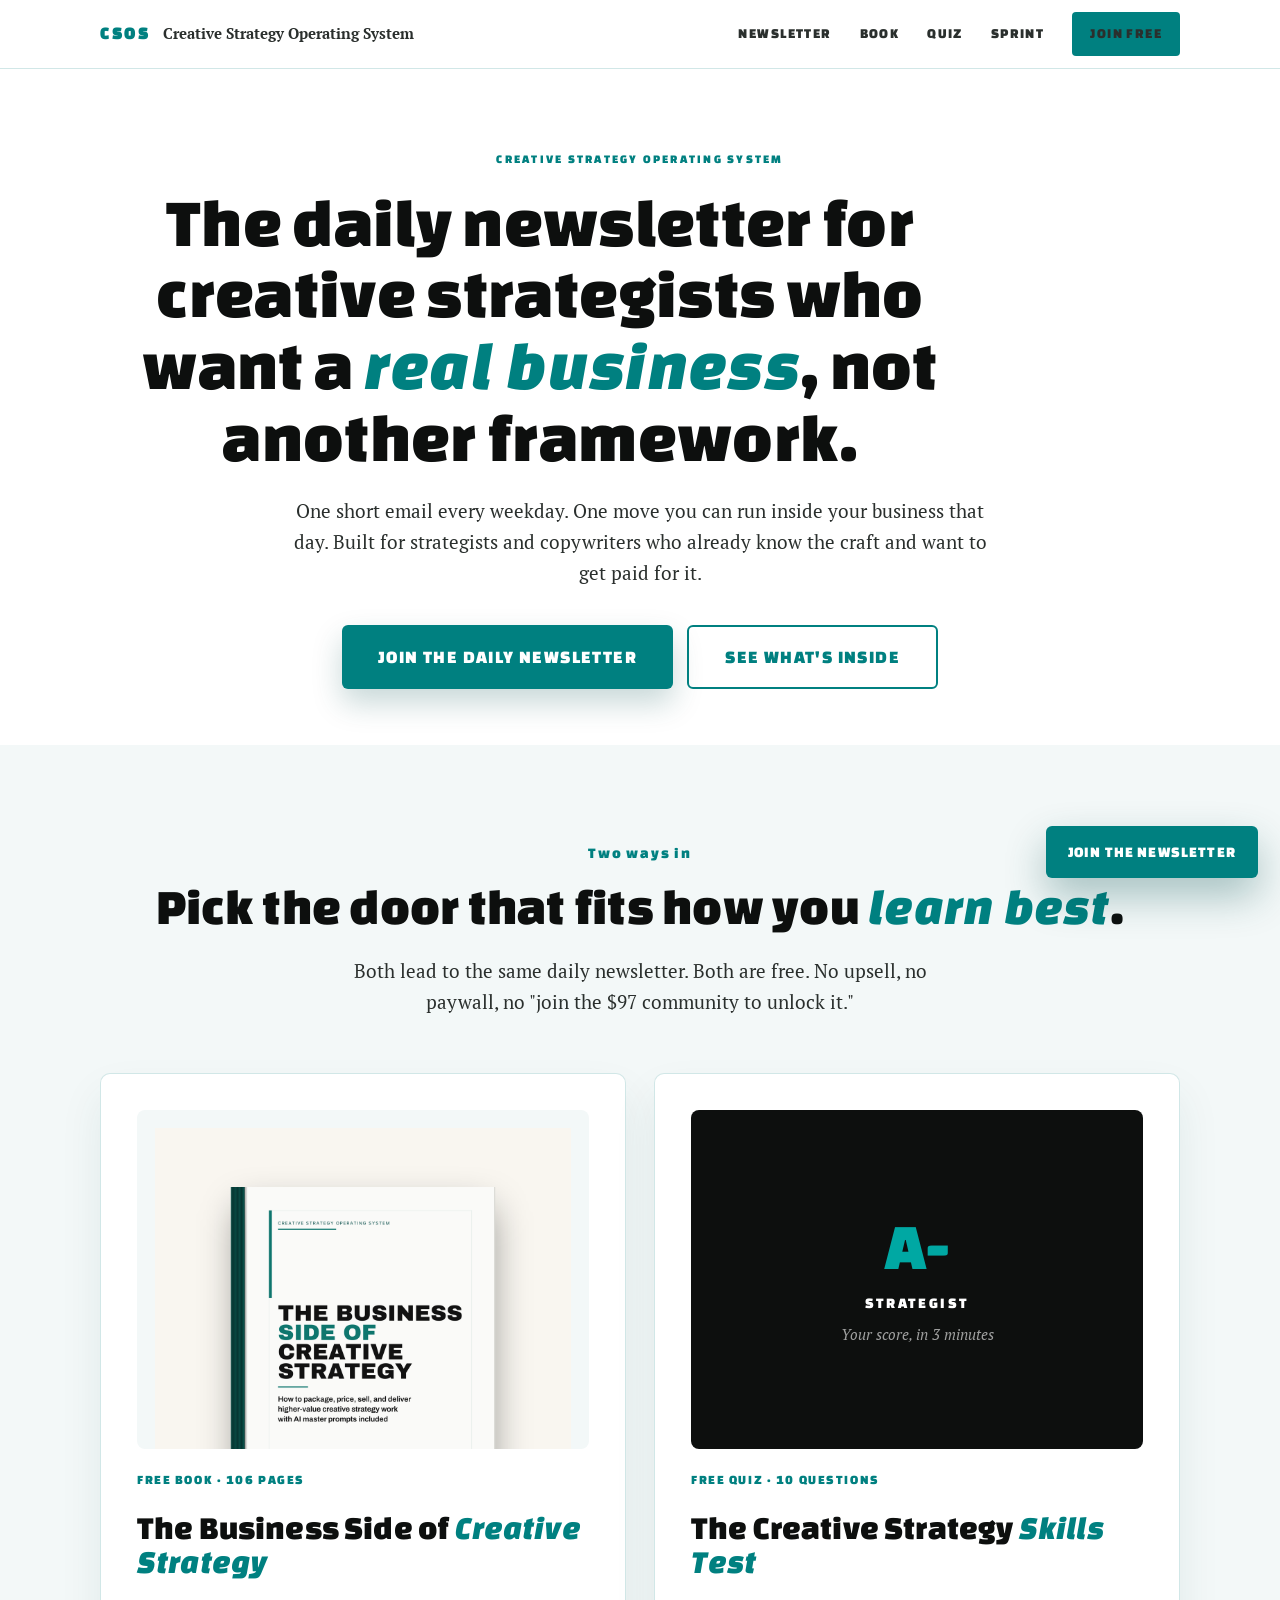
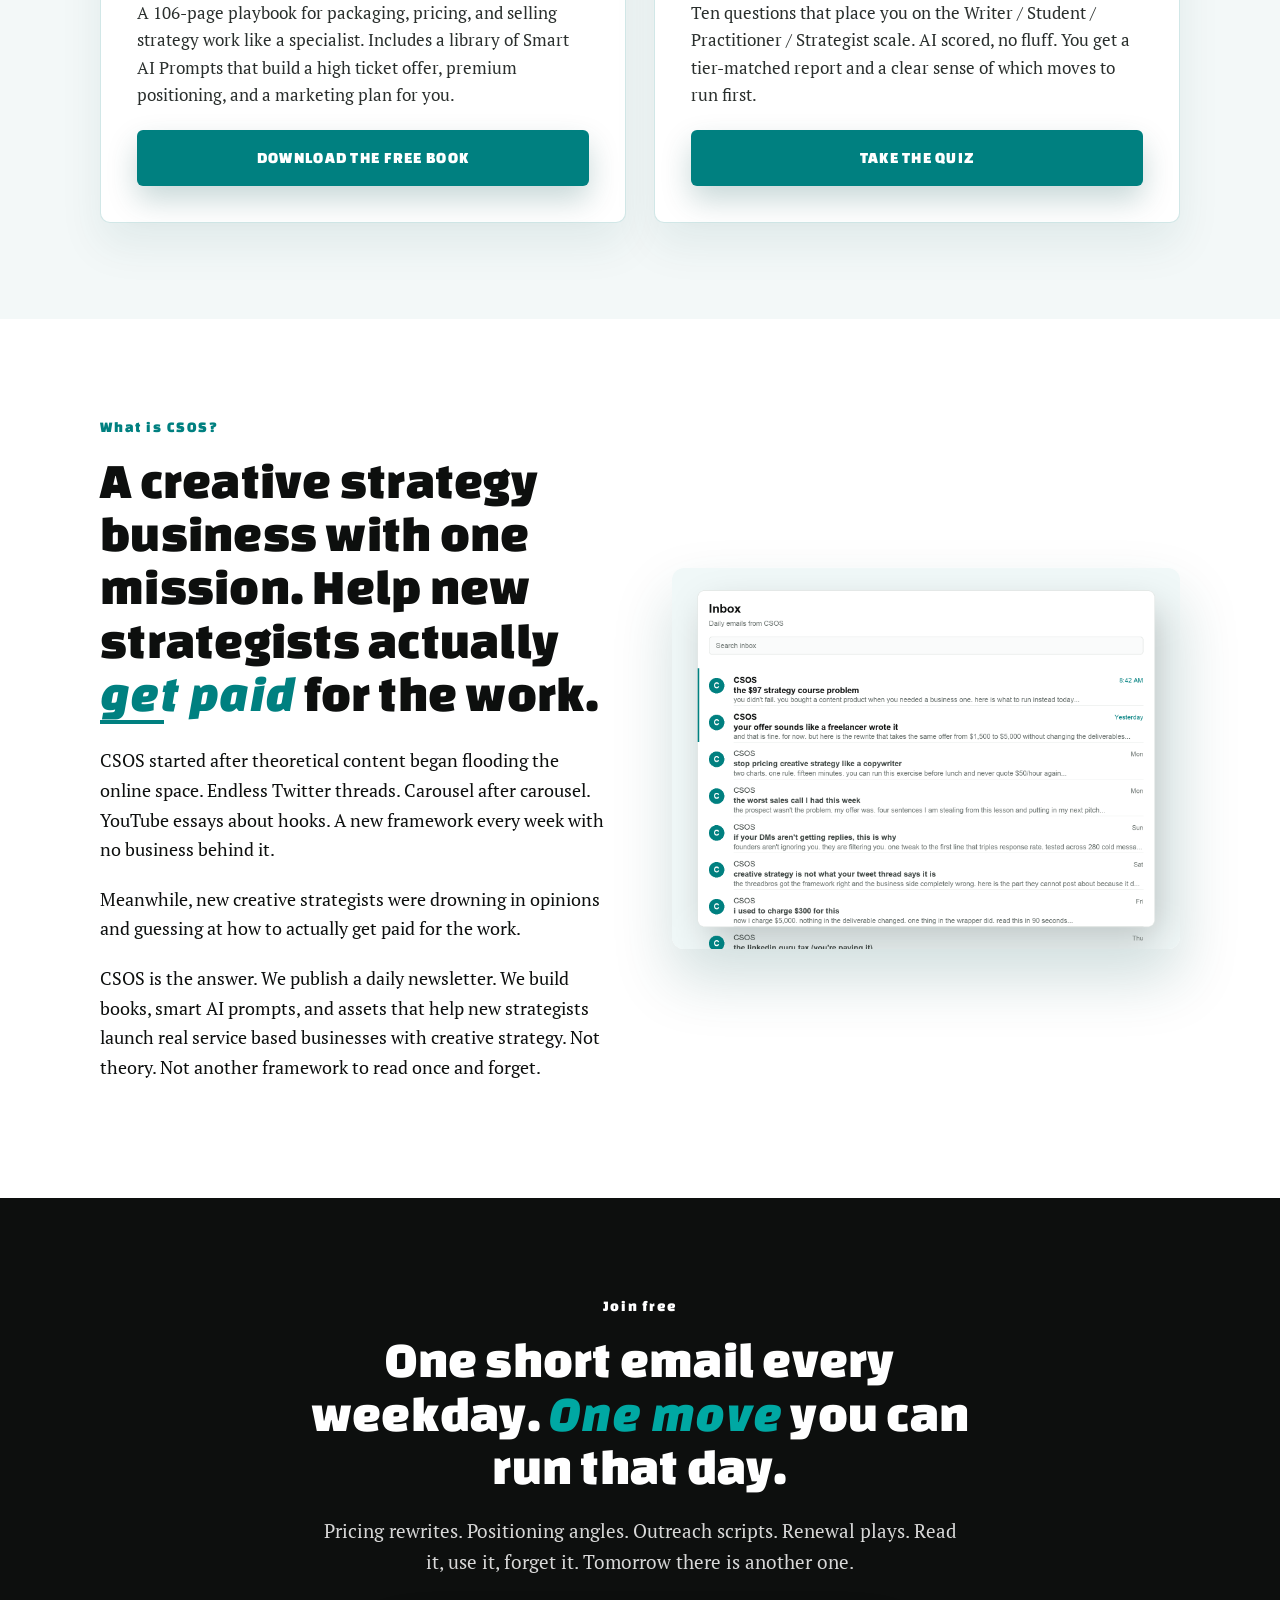
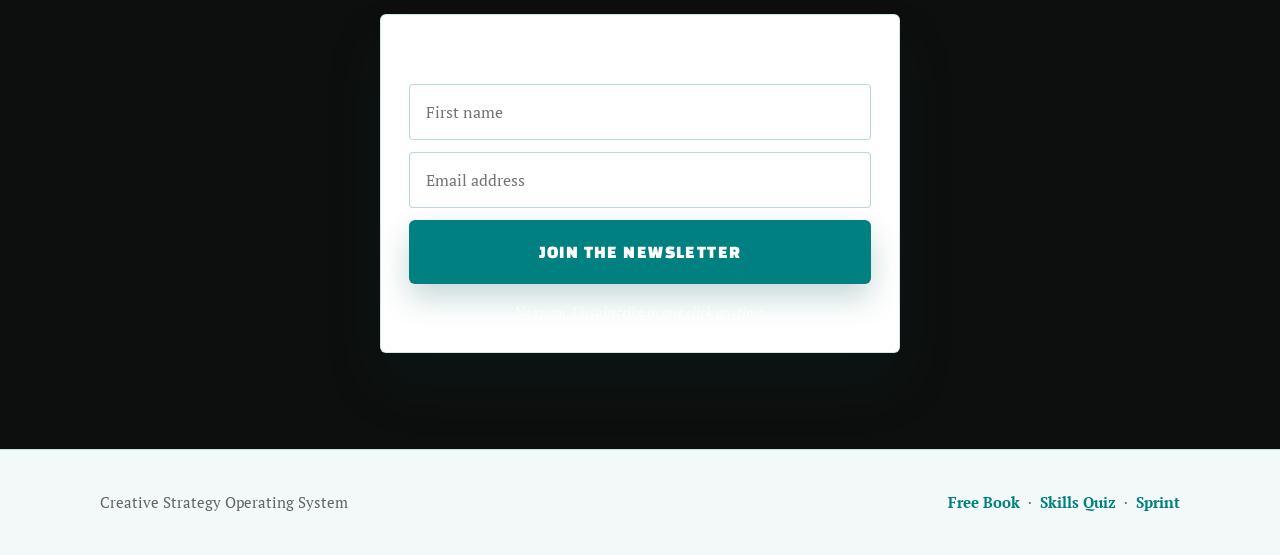
==== index.html @ 74bd13f1 "Phase 0 and 1: shared design system + CSOS main landing page Add /css/system.css as the single sourc" ====
<!DOCTYPE html>
<html lang="en">
<head>
  <meta charset="UTF-8">
  <meta name="viewport" content="width=device-width, initial-scale=1.0">
  <title>CSOS — The Daily Creative Strategy Newsletter</title>
  <meta name="description" content="A daily newsletter, a free book, and a skills quiz for creative strategists and copywriters who want to build a real service-based business, not collect more frameworks.">
  <meta property="og:title" content="CSOS — Creative Strategy Operating System">
  <meta property="og:description" content="A daily newsletter for creative strategists who want a real business, not another framework to read once and forget.">
  <meta property="og:image" content="https://adscreativestrategy.com/assets/businessbook/mockup-hero.png">
  <meta property="og:url" content="https://adscreativestrategy.com/">
  <meta name="twitter:card" content="summary_large_image">
  <link rel="preconnect" href="https://fonts.googleapis.com">
  <link rel="preconnect" href="https://fonts.gstatic.com" crossorigin>
  <link href="https://fonts.googleapis.com/css2?family=Changa+One:ital@0;1&family=PT+Serif:ital,wght@0,400;0,700;1,400;1,700&display=swap" rel="stylesheet">
  <link rel="stylesheet" href="/css/system.css">
  <style>
    /* Page-specific overrides only. Core system loads from /css/system.css */
    .hero-csos {
      padding: 80px 0 56px;
      background: var(--paper);
    }
    .hero-csos .display {
      font-size: clamp(2.4rem, 5.4vw, 4.4rem);
      max-width: 880px;
    }
    .hero-csos .lede { max-width: 720px; }
    .hero-cta-row {
      display: flex;
      gap: 14px;
      flex-wrap: wrap;
      margin-top: 36px;
    }
    .product-cards {
      display: grid;
      grid-template-columns: repeat(2, minmax(0, 1fr));
      gap: 28px;
      margin-top: 24px;
    }
    .product-card {
      background: var(--white);
      border: 1px solid var(--rule);
      border-radius: 10px;
      padding: 36px;
      display: grid;
      gap: 20px;
      box-shadow: 0 22px 44px rgba(0, 77, 77, 0.08);
      transition: transform 0.18s ease, box-shadow 0.18s ease;
    }
    .product-card:hover {
      transform: translateY(-4px);
      box-shadow: 0 30px 60px rgba(0, 77, 77, 0.14);
    }
    .product-card .product-art {
      aspect-ratio: 4 / 3;
      background: var(--paper-2);
      border-radius: 8px;
      display: grid;
      place-items: center;
      overflow: hidden;
    }
    .product-card .product-art img {
      width: 100%;
      height: 100%;
      object-fit: contain;
      padding: 18px;
    }
    .product-tag {
      font-family: "Changa One", "Impact", sans-serif;
      letter-spacing: 0.12em;
      color: var(--teal);
      font-size: 0.82rem;
      text-transform: uppercase;
    }
    .product-card h3.display { font-size: clamp(1.6rem, 2.6vw, 2.1rem); }
    .product-card p {
      color: var(--ink-soft);
      font-size: 1.04rem;
      margin: 0;
    }
    .product-card .btn { min-height: 56px; font-size: 1rem; }
    .mission-grid {
      display: grid;
      grid-template-columns: minmax(0, 1fr) minmax(0, 1fr);
      gap: 64px;
      align-items: center;
    }
    .inbox-shot {
      border-radius: 12px;
      overflow: hidden;
      box-shadow: 0 30px 60px rgba(0, 77, 77, 0.18);
    }
    @media (max-width: 920px) {
      .hero-csos { padding: 56px 0 40px; }
      .product-cards { grid-template-columns: 1fr; }
      .mission-grid { grid-template-columns: 1fr; gap: 36px; }
    }
  </style>
</head>
<body>
  <nav class="nav" aria-label="Main navigation">
    <div class="wrap nav-inner">
      <a class="brand" href="/">
        <strong>CSOS</strong>
        <span>Creative Strategy Operating System</span>
      </a>
      <div class="nav-links">
        <a href="#newsletter">Newsletter</a>
        <a href="/businessbook/">Book</a>
        <a href="/quiz/">Quiz</a>
        <a href="/sprint/">Sprint</a>
        <a class="nav-cta" href="#newsletter">Join Free</a>
      </div>
    </div>
  </nav>

  <main>
    <section class="hero-csos">
      <div class="wrap center">
        <span class="eyebrow">Creative Strategy Operating System</span>
        <h1 class="display">The daily newsletter for creative strategists who want a <em>real business</em>, not another framework.</h1>
        <p class="lede">One short email every weekday. One move you can run inside your business that day. Built for strategists and copywriters who already know the craft and want to get paid for it.</p>
        <div class="hero-cta-row" style="justify-content: center;">
          <a class="btn" href="#newsletter">Join the daily newsletter</a>
          <a class="btn btn--ghost" href="#products">See what's inside</a>
        </div>
      </div>
    </section>

    <section class="alt" id="products">
      <div class="wrap">
        <div class="center" style="margin-bottom: 56px;">
          <span class="kicker">Two ways in</span>
          <h2 class="display">Pick the door that fits how you <em>learn best</em>.</h2>
          <p class="lede">Both lead to the same daily newsletter. Both are free. No upsell, no paywall, no "join the $97 community to unlock it."</p>
        </div>
        <div class="product-cards">

          <article class="product-card">
            <div class="product-art">
              <img src="/assets/businessbook/mockup-flat.png" alt="The Business Side of Creative Strategy book mockup">
            </div>
            <span class="product-tag">Free book · 106 pages</span>
            <h3 class="display">The Business Side of <em>Creative Strategy</em></h3>
            <p>A 106-page playbook for packaging, pricing, and selling strategy work like a specialist. Includes a library of Smart AI Prompts that build a high ticket offer, premium positioning, and a marketing plan for you.</p>
            <a class="btn" href="/businessbook/">Download the free book</a>
          </article>

          <article class="product-card">
            <div class="product-art" style="background: var(--black);">
              <div style="text-align: center; padding: 32px;">
                <div style="font-family: 'Changa One', sans-serif; font-size: 4.2rem; color: var(--teal-bright); line-height: 1;">A-</div>
                <div style="font-family: 'Changa One', sans-serif; letter-spacing: 0.16em; color: var(--white); font-size: 0.92rem; margin-top: 12px;">STRATEGIST</div>
                <div style="color: rgba(255,255,255,0.6); font-style: italic; font-size: 0.92rem; margin-top: 8px;">Your score, in 3 minutes</div>
              </div>
            </div>
            <span class="product-tag">Free quiz · 10 questions</span>
            <h3 class="display">The Creative Strategy <em>Skills Test</em></h3>
            <p>Ten questions that place you on the Writer / Student / Practitioner / Strategist scale. AI scored, no fluff. You get a tier-matched report and a clear sense of which moves to run first.</p>
            <a class="btn" href="/quiz/">Take the quiz</a>
          </article>

        </div>
      </div>
    </section>

    <section>
      <div class="wrap mission-grid">
        <div>
          <span class="kicker">What is CSOS?</span>
          <h2 class="display">A creative strategy business with one mission. Help new strategists actually <em>get paid</em> for the work.</h2>
          <hr class="rule">
          <p>CSOS started after theoretical content began flooding the online space. Endless Twitter threads. Carousel after carousel. YouTube essays about hooks. A new framework every week with no business behind it.</p>
          <p>Meanwhile, new creative strategists were drowning in opinions and guessing at how to actually get paid for the work.</p>
          <p>CSOS is the answer. We publish a daily newsletter. We build books, smart AI prompts, and assets that help new strategists launch real service based businesses with creative strategy. Not theory. Not another framework to read once and forget.</p>
        </div>
        <div>
          <img class="inbox-shot" src="/assets/businessbook/mockup-inbox.png" alt="Daily CSOS newsletter inbox preview">
        </div>
      </div>
    </section>

    <section class="dark" id="newsletter">
      <div class="narrow center">
        <span class="kicker">Join free</span>
        <h2 class="display">One short email every weekday. <em>One move</em> you can run that day.</h2>
        <p class="lede" style="margin-top: 22px;">Pricing rewrites. Positioning angles. Outreach scripts. Renewal plays. Read it, use it, forget it. Tomorrow there is another one.</p>
        <div class="form-box" id="newsletter-form">
          <p class="form-kicker">Join the daily CSOS newsletter</p>
          <form class="optin-form" id="newsletterForm">
            <label for="name">First name</label>
            <input id="name" name="name" type="text" autocomplete="given-name" placeholder="First name" required>
            <label for="email">Email address</label>
            <input id="email" name="email" type="email" autocomplete="email" placeholder="Email address" required>
            <button class="btn btn--block" id="submitBtn" type="submit">Join the newsletter</button>
          </form>
          <p class="privacy" style="color: rgba(255,255,255,0.7);">No spam. Unsubscribe in one click anytime.</p>
          <p class="form-status" id="formStatus">Done. Check your inbox.</p>
        </div>
      </div>
    </section>
  </main>

  <a class="sticky-cta" href="#newsletter">Join the newsletter</a>

  <footer>
    <div class="wrap">
      <span>Creative Strategy Operating System</span>
      <span>
        <a href="/businessbook/">Free Book</a>
        &nbsp;·&nbsp;
        <a href="/quiz/">Skills Quiz</a>
        &nbsp;·&nbsp;
        <a href="/sprint/">Sprint</a>
      </span>
    </div>
  </footer>

  <script>
    const kitFormUrl = 'https://app.kit.com/forms/9426823/subscriptions';
    const kitTags = [19490154, 18483789];
    const thankYouUrl = '/businessbook/thanks/';

    const form = document.getElementById('newsletterForm');
    const status = document.getElementById('formStatus');
    const btn = document.getElementById('submitBtn');

    form.addEventListener('submit', async function(event) {
      event.preventDefault();
      const data = new FormData(form);
      const name = String(data.get('name') || '').trim();
      const email = String(data.get('email') || '').trim();
      if (!name || !email) return;
      btn.disabled = true;
      btn.textContent = 'Sending...';
      try {
        await fetch(kitFormUrl, {
          method: 'POST',
          headers: { 'Content-Type': 'application/json', 'Accept': 'application/json' },
          body: JSON.stringify({
            email_address: email,
            first_name: name,
            tags: kitTags
          })
        });
      } catch (error) {
        console.error('Opt-in error:', error);
      }
      status.style.display = 'block';
      btn.textContent = 'Joined';
      window.setTimeout(function() {
        window.location.href = thankYouUrl;
      }, 350);
    });
  </script>
</body>
</html>
---- css/system.css ----
/* =================================================================
   CSOS / abdurrub.com — Shared Design System
   Hosted at: https://adscreativestrategy.com/css/system.css
   Used by both adscreativestrategy.com and abdurrub.com.

   Tokens
     Color    : white #ffffff, teal #008080, near-black #0d0f0e
     Display  : Changa One
     Body     : PT Serif
     Spacing  : 18px base, 1.65 line-height
================================================================= */

:root {
  --paper: #ffffff;
  --paper-2: #f3f8f8;
  --ink: #0d0f0e;
  --ink-soft: #2a2f2d;
  --muted: #5d6664;
  --rule: rgba(0, 122, 122, 0.18);
  --teal: #008080;
  --teal-deep: #004d4d;
  --teal-bright: #00a8a3;
  --white: #ffffff;
  --black: #0d0f0e;
}

* { box-sizing: border-box; min-width: 0; }
html { scroll-behavior: smooth; }
body {
  margin: 0;
  font-family: "PT Serif", Georgia, "Times New Roman", serif;
  color: var(--ink);
  background: var(--paper);
  line-height: 1.65;
  font-size: 18px;
  -webkit-font-smoothing: antialiased;
  overflow-x: hidden;
}
img { display: block; max-width: 100%; height: auto; }
a { color: var(--teal); text-decoration: underline; }
p { margin: 0 0 1.1em; }

/* ---------- Containers ---------- */
.wrap {
  width: min(1080px, calc(100vw - 48px));
  margin: 0 auto;
}
.narrow {
  width: min(720px, calc(100vw - 48px));
  margin: 0 auto;
}
.center { text-align: center; }

/* ---------- Nav ---------- */
.nav {
  position: sticky;
  top: 0;
  z-index: 20;
  background: rgba(255, 255, 255, 0.94);
  border-bottom: 1px solid var(--rule);
  backdrop-filter: blur(14px);
}
.nav-inner {
  min-height: 68px;
  display: flex;
  align-items: center;
  justify-content: space-between;
  gap: 24px;
}
.nav-links {
  display: flex;
  align-items: center;
  gap: 28px;
}
.nav-links a {
  text-decoration: none;
  color: var(--ink-soft);
  font-family: "Changa One", "Impact", sans-serif;
  letter-spacing: 0.1em;
  font-size: 0.88rem;
  text-transform: uppercase;
}
.nav-links a:hover { color: var(--teal); }
.nav-links a.active { color: var(--teal); }
.brand {
  text-decoration: none;
  display: inline-flex;
  align-items: baseline;
  gap: 12px;
  color: var(--teal);
}
.brand strong {
  font-family: "Changa One", "Impact", sans-serif;
  letter-spacing: 0.16em;
  font-size: 1.05rem;
}
.brand span {
  color: var(--ink-soft);
  font-size: 0.92rem;
  font-weight: 700;
}
.nav-cta {
  min-height: 44px;
  padding: 0 18px;
  border-radius: 4px;
  display: inline-flex;
  align-items: center;
  justify-content: center;
  background: var(--teal);
  color: var(--paper);
  text-decoration: none;
  font-family: "Changa One", "Impact", sans-serif;
  letter-spacing: 0.08em;
  font-size: 0.92rem;
}
.nav-cta:hover { background: var(--teal-deep); color: var(--paper); }

/* ---------- Buttons ---------- */
.btn {
  display: inline-flex;
  align-items: center;
  justify-content: center;
  min-height: 64px;
  padding: 0 36px;
  border: 0;
  border-radius: 6px;
  background: var(--teal);
  color: var(--white);
  font-family: "Changa One", "Impact", sans-serif;
  letter-spacing: 0.08em;
  font-size: 1.1rem;
  text-transform: uppercase;
  text-decoration: none;
  cursor: pointer;
  box-shadow: 0 14px 30px rgba(0, 77, 77, 0.22);
  transition: transform 0.12s ease, background 0.12s ease;
}
.btn:hover { background: var(--teal-deep); transform: translateY(-1px); }
.btn:disabled { opacity: 0.6; cursor: wait; }
.btn--block { width: 100%; }
.btn--ghost {
  background: transparent;
  color: var(--teal);
  border: 2px solid var(--teal);
  box-shadow: none;
}
.btn--ghost:hover { background: var(--teal); color: var(--white); }

/* ---------- Typography components ---------- */
.display {
  font-family: "Changa One", "Impact", sans-serif;
  font-weight: 400;
  letter-spacing: 0.005em;
  line-height: 1.04;
  margin: 0;
  color: var(--ink);
}
.display em {
  font-style: italic;
  color: var(--teal);
}
h1.display { font-size: clamp(2.4rem, 5.4vw, 3.8rem); }
h2.display { font-size: clamp(2rem, 4.4vw, 3.2rem); }
h3.display { font-size: clamp(1.4rem, 2.8vw, 1.9rem); }
.kicker {
  font-family: "Changa One", "Impact", sans-serif;
  letter-spacing: 0.12em;
  color: var(--teal);
  font-size: 0.95rem;
  margin: 0 0 14px;
  display: block;
}
.eyebrow {
  font-family: "Changa One", "Impact", sans-serif;
  letter-spacing: 0.18em;
  color: var(--teal);
  font-size: 0.78rem;
  text-transform: uppercase;
  margin: 0 0 16px;
  display: block;
}
.lede {
  font-size: 1.18rem;
  color: var(--ink-soft);
  max-width: 640px;
  margin: 22px 0 0;
}
.center .lede { margin-left: auto; margin-right: auto; }
.rule {
  width: 64px;
  height: 4px;
  background: var(--teal);
  border: 0;
  margin: 0 0 22px;
}
.rule.center { margin-left: auto; margin-right: auto; }

/* ---------- Sections ---------- */
section {
  padding: 96px 0;
  background: var(--paper);
}
section.alt { background: var(--paper-2); }
section.dark {
  background: var(--black);
  color: var(--white);
}
section.dark .display,
section.dark .kicker { color: var(--white); }
section.dark .display em { color: var(--teal-bright); }
section.dark .lede,
section.dark p { color: rgba(255, 255, 255, 0.84); }
section.dark .bullet-list li,
section.dark .bundle-list li { color: var(--white); }
section.dark .bullet-list li::before,
section.dark .bundle-list li::before { color: var(--teal-bright); }

/* ---------- Bullet lists ---------- */
.bullet-list {
  list-style: none;
  padding: 0;
  margin: 28px 0 0;
  display: grid;
  gap: 18px;
  color: var(--ink);
  font-size: 1.06rem;
}
.bullet-list li {
  position: relative;
  padding-left: 26px;
  max-width: 680px;
}
.bullet-list li::before {
  content: "";
  position: absolute;
  left: 0;
  top: 0.72em;
  width: 8px;
  height: 8px;
  border-radius: 50%;
  background: var(--teal);
}
.bundle-list {
  list-style: none;
  padding: 0;
  margin: 0 0 30px;
  display: grid;
  gap: 12px;
}
.bundle-list li {
  padding-left: 28px;
  position: relative;
  color: var(--ink);
  font-size: 1.04rem;
}
.bundle-list li::before {
  content: "✓";
  position: absolute;
  left: 0;
  top: 0;
  color: var(--teal);
  font-weight: 700;
  font-family: "PT Serif", serif;
}
.fasc-list {
  list-style: none;
  padding: 0;
  margin: 0;
  display: grid;
  gap: 22px;
  max-width: 760px;
  margin-left: auto;
  margin-right: auto;
}
.fasc-list li {
  padding-left: 30px;
  position: relative;
  font-size: 1.1rem;
  line-height: 1.62;
  color: var(--ink);
}
.fasc-list li::before {
  content: "▸";
  position: absolute;
  left: 0;
  top: 0;
  color: var(--teal);
  font-size: 1.05rem;
  line-height: 1.62;
}
.fasc-list li b {
  font-weight: 700;
  color: var(--teal-deep);
}
.page-tag {
  color: var(--muted);
  font-size: 0.92rem;
  font-style: italic;
  white-space: nowrap;
}

/* ---------- Cards ---------- */
.card {
  background: var(--white);
  border: 1px solid var(--rule);
  border-radius: 8px;
  padding: 36px;
  box-shadow: 0 22px 44px rgba(0, 77, 77, 0.08);
}
.card .kicker { font-size: 0.85rem; }
.card .lede { font-size: 1.04rem; margin-top: 14px; }
.card-grid-2 {
  display: grid;
  grid-template-columns: repeat(2, minmax(0, 1fr));
  gap: 28px;
}
.card-grid-3 {
  display: grid;
  grid-template-columns: repeat(3, minmax(0, 1fr));
  gap: 24px;
}

/* ---------- Form ---------- */
.form-box {
  max-width: 520px;
  margin: 36px auto 0;
  padding: 28px;
  background: var(--white);
  border: 1px solid var(--rule);
  border-radius: 6px;
  box-shadow: 0 30px 60px rgba(0, 77, 77, 0.12);
}
.form-kicker {
  margin: 0 0 18px;
  color: var(--teal);
  font-family: "Changa One", "Impact", sans-serif;
  letter-spacing: 0.1em;
  font-size: 0.88rem;
  text-align: center;
}
.optin-form {
  display: grid;
  gap: 12px;
}
.optin-form label {
  position: absolute;
  width: 1px;
  height: 1px;
  overflow: hidden;
  clip: rect(0, 0, 0, 0);
}
.optin-form input {
  width: 100%;
  min-height: 56px;
  border: 1px solid rgba(0, 122, 122, 0.28);
  border-radius: 4px;
  padding: 0 16px;
  font: inherit;
  font-size: 1rem;
  color: var(--black);
  background: var(--white);
}
.optin-form input:focus {
  outline: 3px solid rgba(0, 128, 128, 0.16);
  border-color: var(--teal);
}
.privacy {
  margin: 16px 0 0;
  color: var(--muted);
  font-size: 0.9rem;
  text-align: center;
  font-style: italic;
}
.form-status,
.download-link {
  display: none;
  margin: 14px 0 0;
  color: var(--teal);
  font-weight: 700;
  text-align: center;
}

/* ---------- Sticky CTA pill ---------- */
.sticky-cta {
  position: fixed;
  right: 22px;
  bottom: 22px;
  z-index: 30;
  min-height: 52px;
  padding: 0 22px;
  display: inline-flex;
  align-items: center;
  justify-content: center;
  border-radius: 6px;
  background: var(--teal);
  color: var(--white);
  text-decoration: none;
  font-family: "Changa One", "Impact", sans-serif;
  letter-spacing: 0.08em;
  font-size: 0.92rem;
  text-transform: uppercase;
  box-shadow: 0 18px 40px rgba(0, 77, 77, 0.32);
}
.sticky-cta:hover { background: var(--teal-deep); color: var(--white); }

/* ---------- Footer ---------- */
footer {
  padding: 40px 0;
  border-top: 1px solid var(--rule);
  background: var(--paper-2);
  color: var(--muted);
  font-size: 0.95rem;
}
footer .wrap {
  display: flex;
  justify-content: space-between;
  gap: 24px;
  flex-wrap: wrap;
}
footer a {
  color: var(--teal);
  text-decoration: none;
  font-weight: 700;
}

/* ---------- Responsive ---------- */
@media (max-width: 920px) {
  .card-grid-2,
  .card-grid-3 { grid-template-columns: 1fr; gap: 22px; }
  section { padding: 72px 0; }
}
@media (max-width: 640px) {
  body { font-size: 17px; }
  .wrap,
  .narrow { width: min(100%, calc(100vw - 32px)); }
  .nav-inner { min-height: 60px; }
  .nav-links { gap: 14px; }
  .nav-links a { font-size: 0.78rem; }
  .brand span { display: none; }
  .nav-cta { min-height: 40px; padding: 0 14px; font-size: 0.84rem; }
  .btn { min-height: 56px; padding: 0 24px; font-size: 1rem; }
  .form-box { padding: 20px; }
  .sticky-cta { right: 12px; bottom: 12px; padding: 0 16px; font-size: 0.84rem; }
  footer .wrap { display: grid; }
}
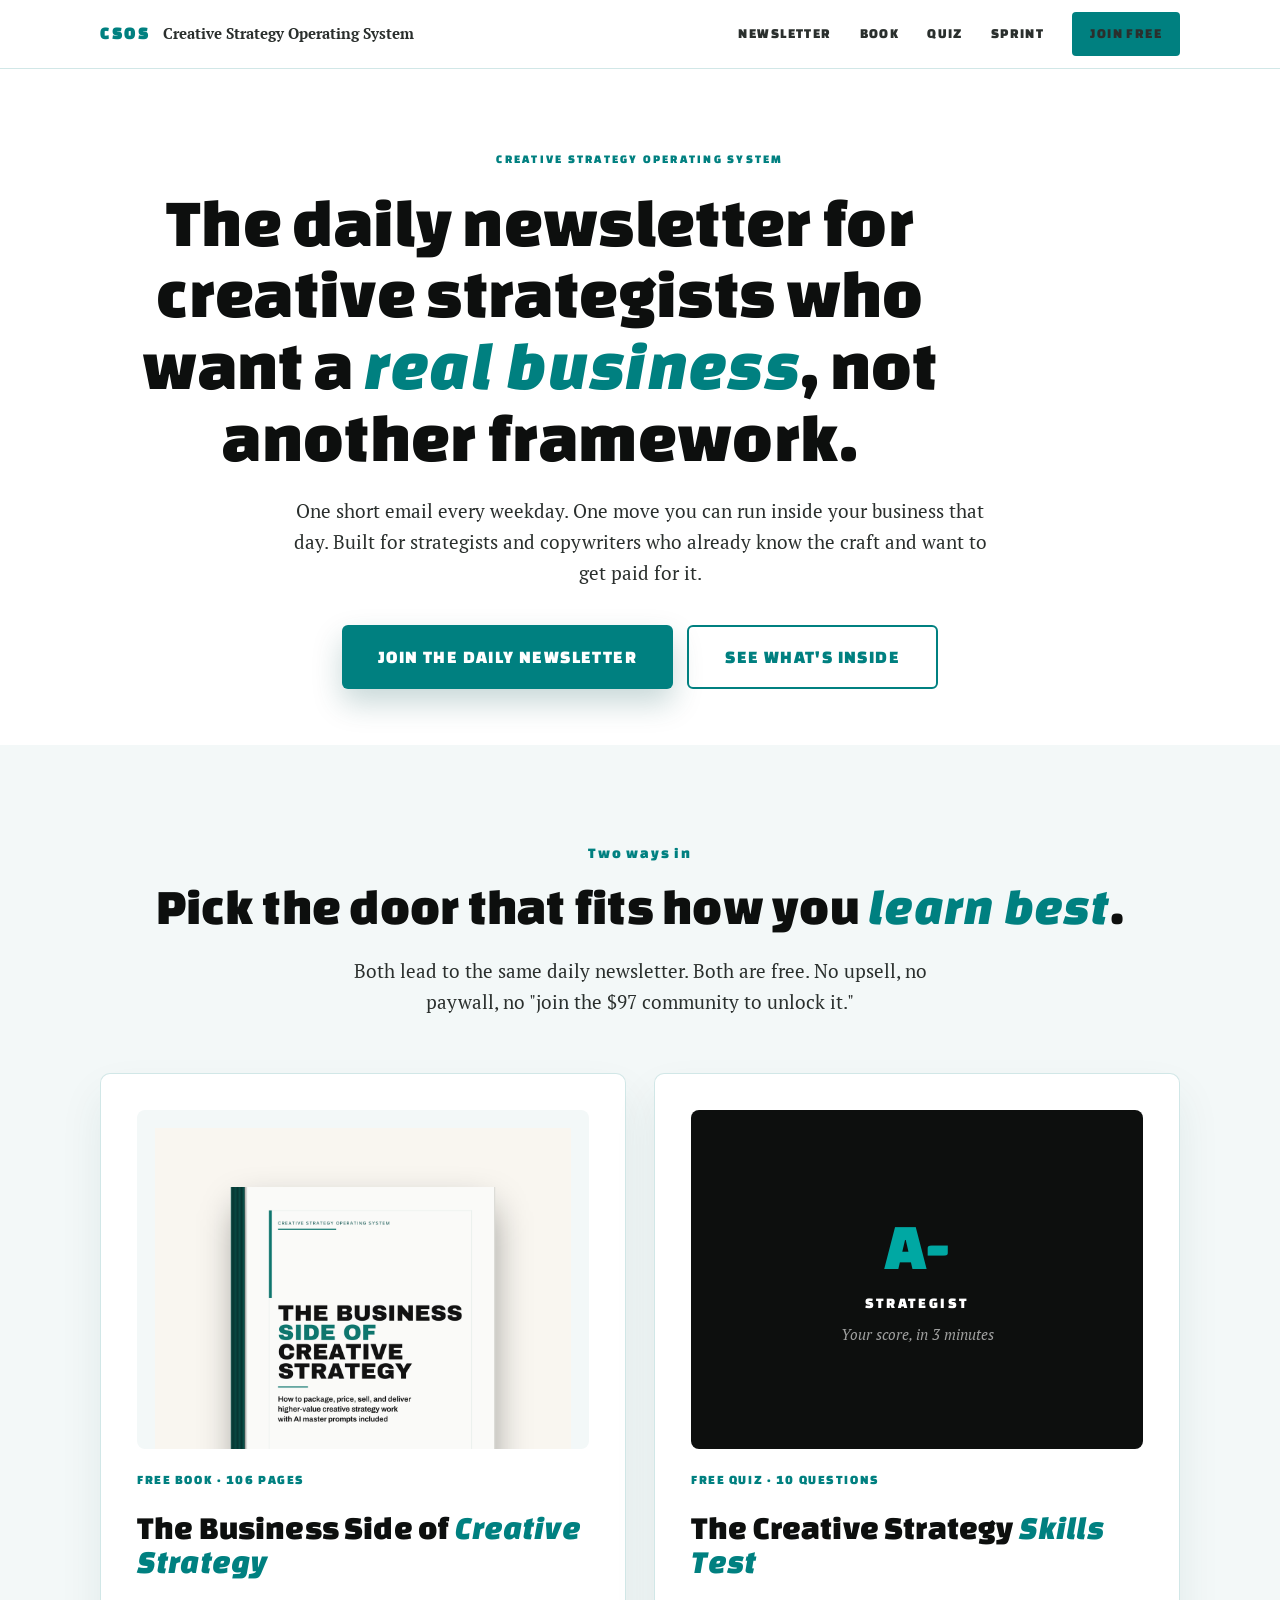
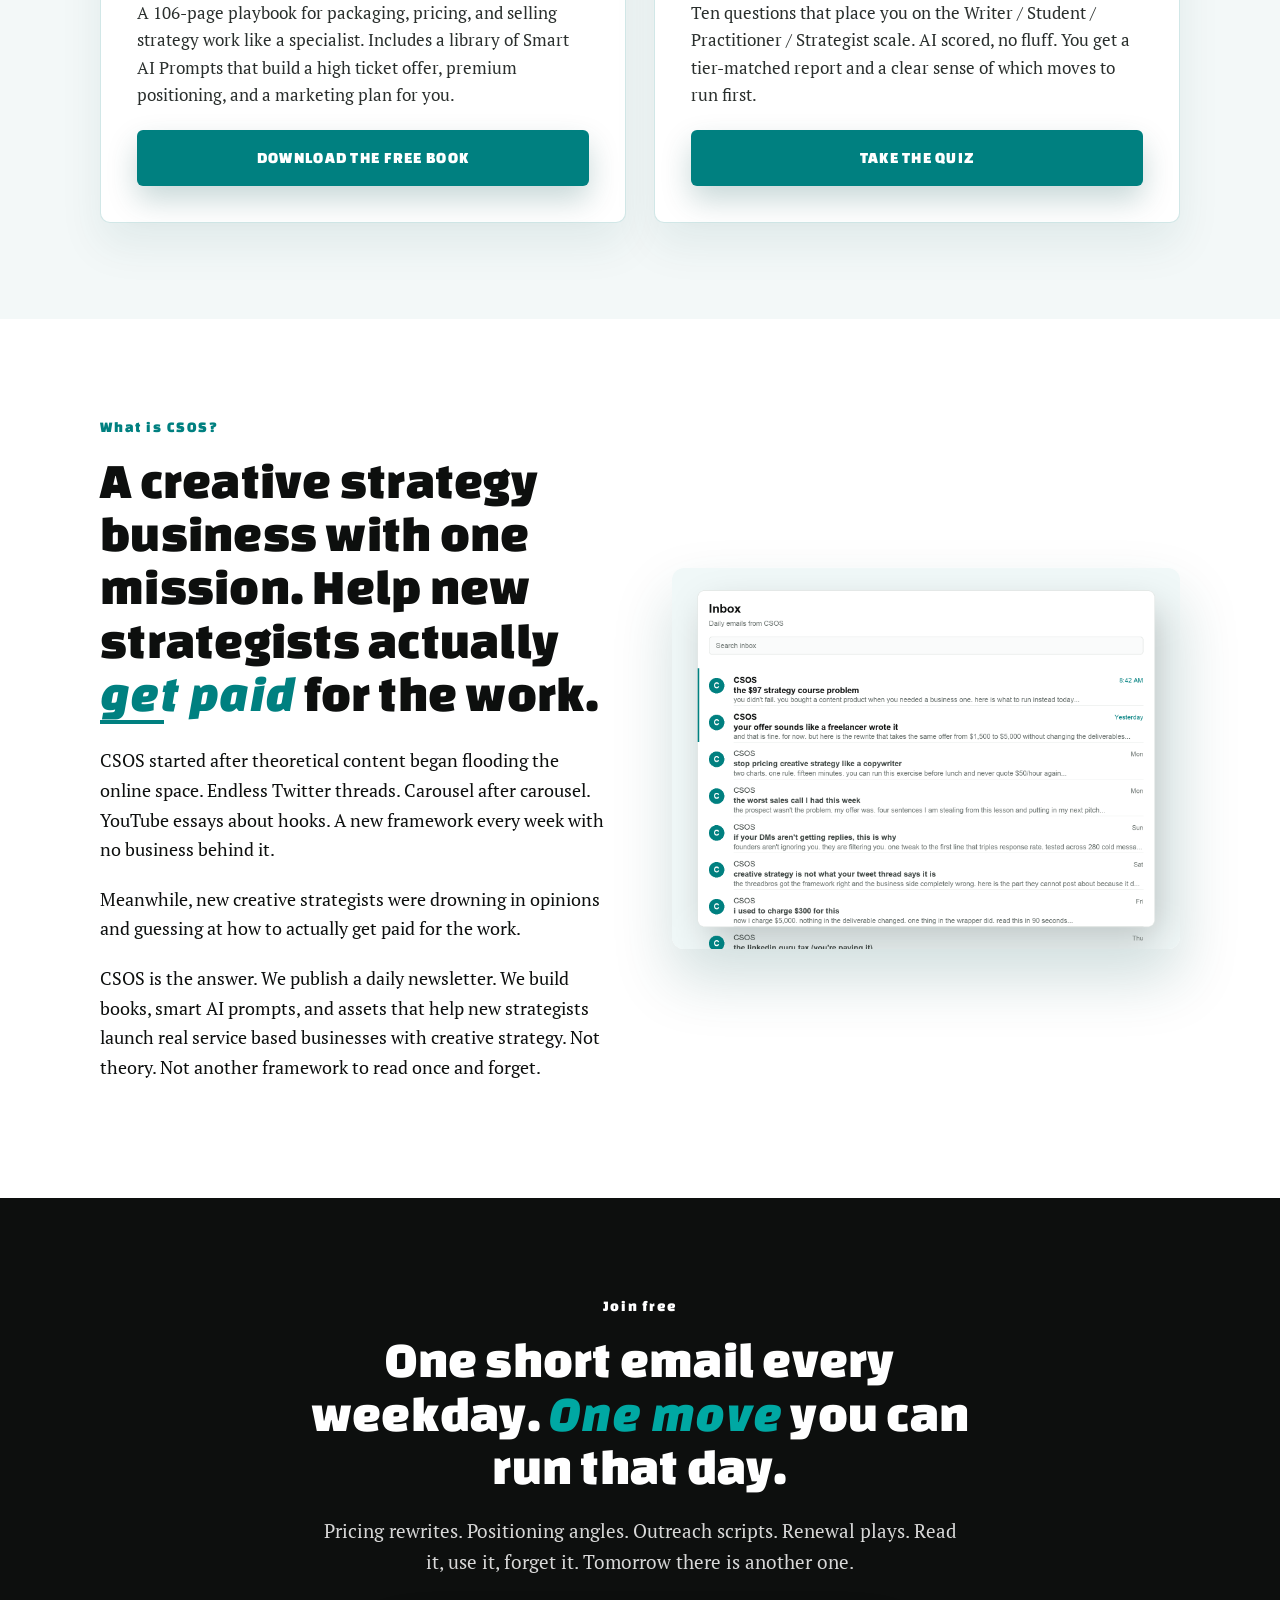
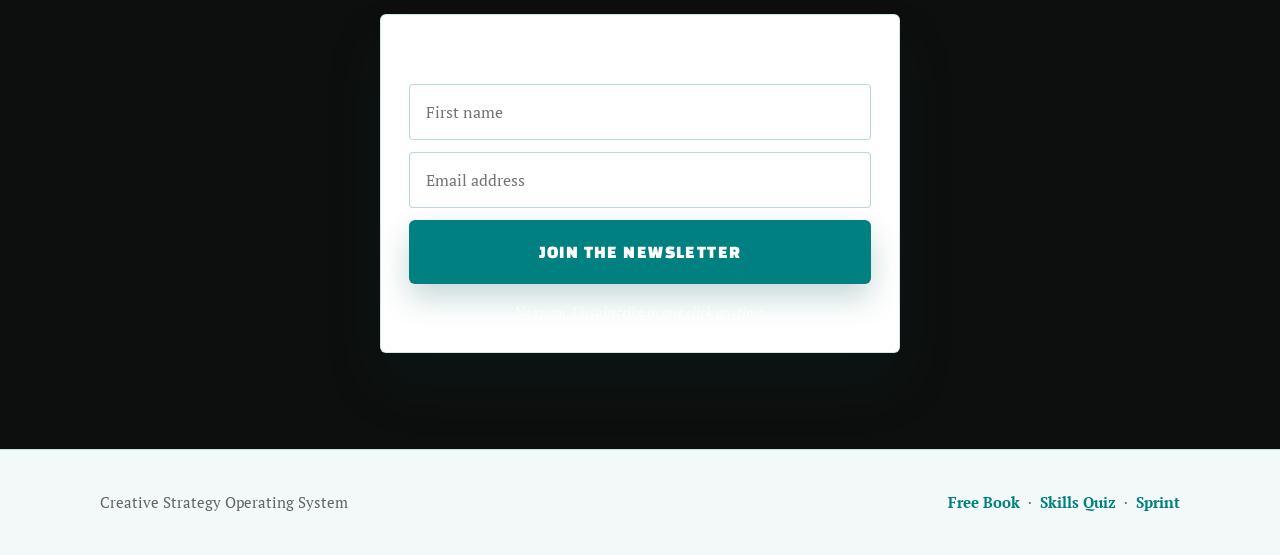
==== commit d03f8fdd: "Remove floating sticky CTA pill from CSOS home Floating CTA stays only on /businessbook where the lo" ====
--- a/index.html
+++ b/index.html
@@ -200,8 +200,6 @@
       </div>
     </section>
   </main>
-
-  <a class="sticky-cta" href="#newsletter">Join the newsletter</a>
 
   <footer>
     <div class="wrap">
--- a/css/system.css
+++ b/css/system.css
@@ -428,18 +428,27 @@
   .card-grid-2,
   .card-grid-3 { grid-template-columns: 1fr; gap: 22px; }
   section { padding: 72px 0; }
+  .nav-links { gap: 18px; }
+  .nav-links a:not(.nav-cta) { font-size: 0.82rem; }
+}
+@media (max-width: 768px) {
+  /* Collapse the nav: hide secondary links, keep brand + primary CTA */
+  .nav-links a:not(.nav-cta) { display: none; }
+  .nav-links { gap: 0; }
+  .brand span { display: none; }
+  .brand-signature { font-size: 1.3rem !important; }
+  .brand-photo { width: 32px !important; height: 32px !important; }
 }
 @media (max-width: 640px) {
   body { font-size: 17px; }
   .wrap,
   .narrow { width: min(100%, calc(100vw - 32px)); }
-  .nav-inner { min-height: 60px; }
-  .nav-links { gap: 14px; }
-  .nav-links a { font-size: 0.78rem; }
-  .brand span { display: none; }
-  .nav-cta { min-height: 40px; padding: 0 14px; font-size: 0.84rem; }
+  .nav-inner { min-height: 60px; gap: 14px; }
+  .nav-cta { min-height: 40px; padding: 0 14px; font-size: 0.8rem; }
   .btn { min-height: 56px; padding: 0 24px; font-size: 1rem; }
   .form-box { padding: 20px; }
   .sticky-cta { right: 12px; bottom: 12px; padding: 0 16px; font-size: 0.84rem; }
   footer .wrap { display: grid; }
-}
+  .hero-cta-row { flex-direction: column; align-items: stretch; }
+  .hero-cta-row .btn { width: 100%; }
+}
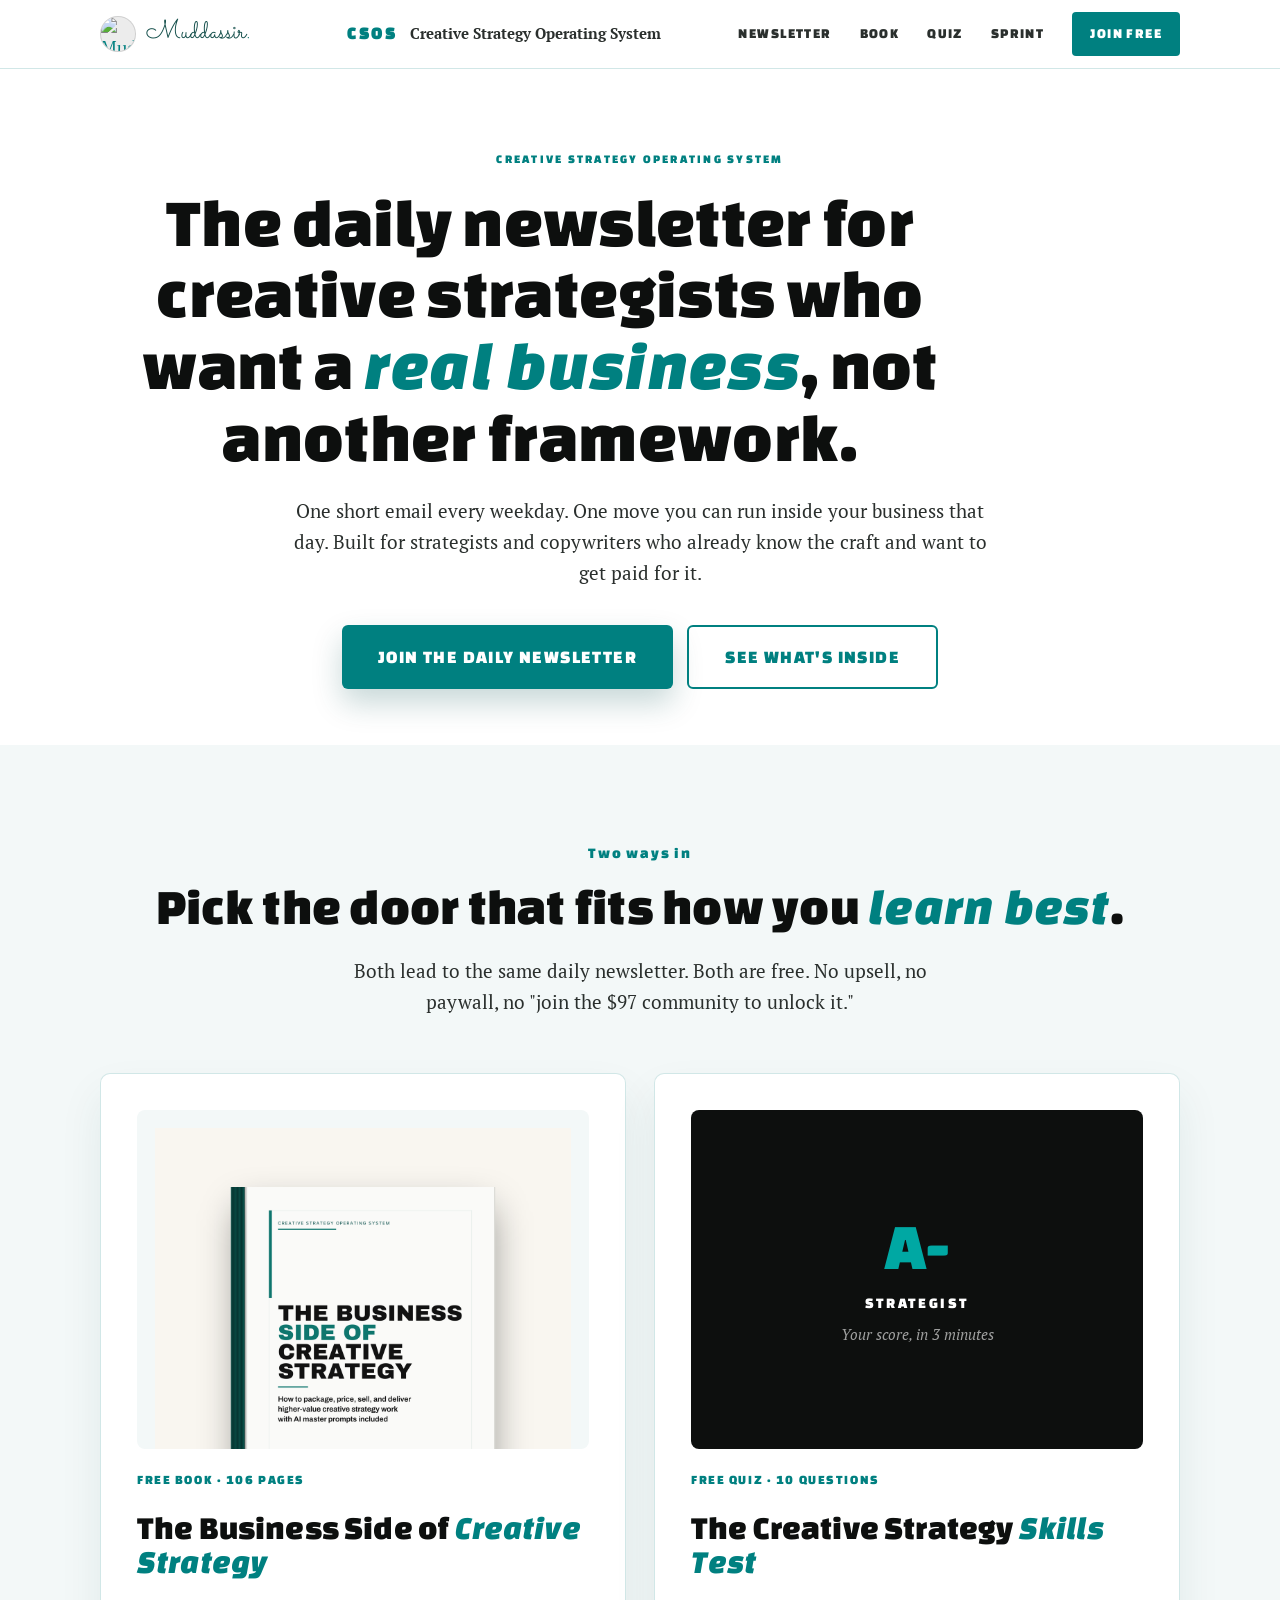
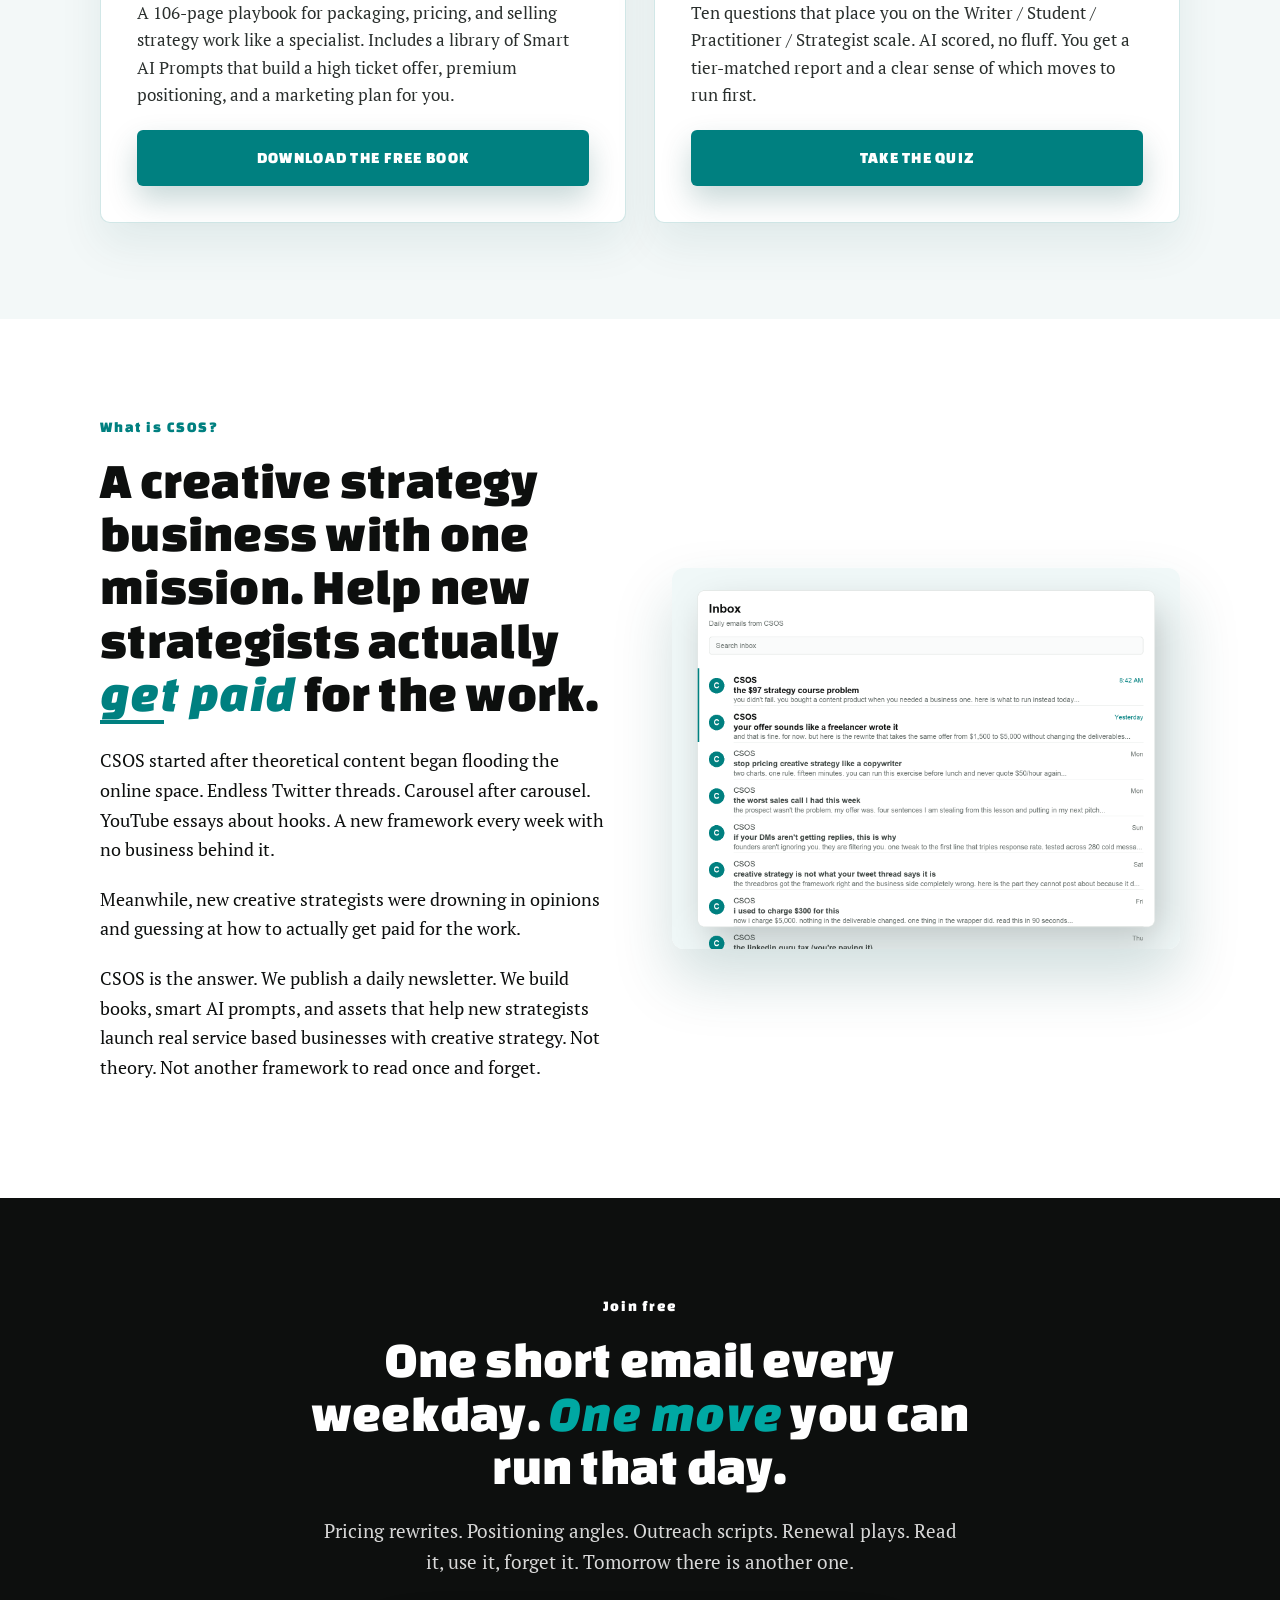
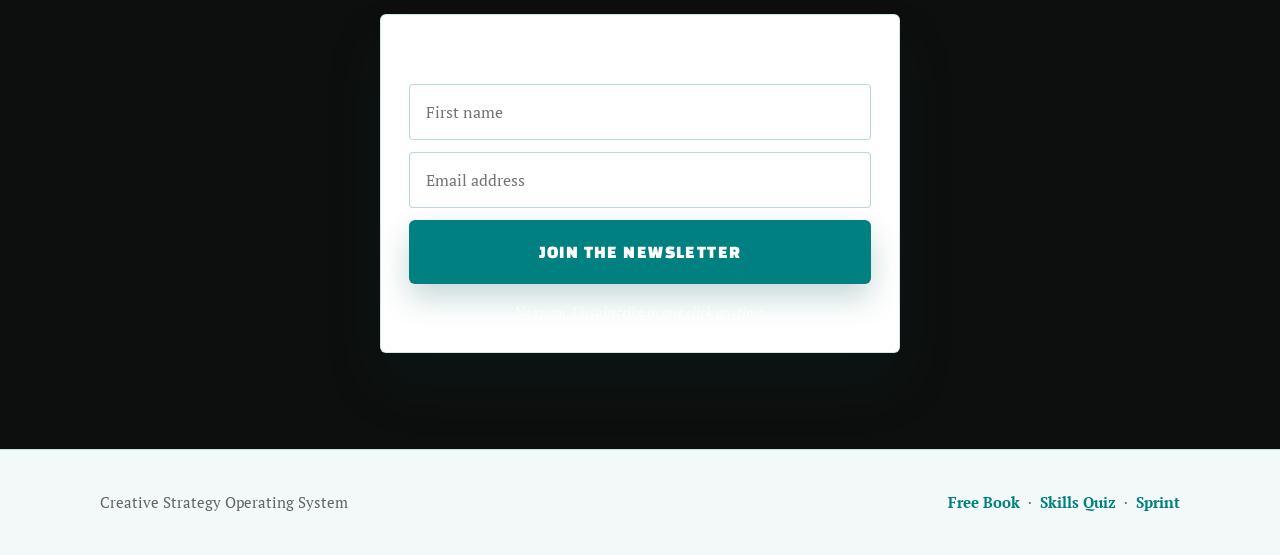
==== commit a3c85504: "Add Muddassir personal logo to CSOS home, links to abdurrub.com Co-Authored-By: Claude Opus 4.7 (1M " ====
--- a/index.html
+++ b/index.html
@@ -96,10 +96,12 @@
       .mission-grid { grid-template-columns: 1fr; gap: 36px; }
     }
   </style>
+  <link href="https://fonts.googleapis.com/css2?family=Sacramento&display=swap" rel="stylesheet">
 </head>
 <body>
   <nav class="nav" aria-label="Main navigation">
     <div class="wrap nav-inner">
+      <a href="https://abdurrub.com/" aria-label="Muddassir Abdur Rub — home" style="display:inline-flex;align-items:center;gap:10px;text-decoration:none;margin-right:18px;"><span style="width:36px;height:36px;border-radius:50%;overflow:hidden;border:1.5px solid rgba(0,0,0,0.12);flex-shrink:0;display:inline-block;background:#ececec;"><img src="https://abdurrub.com/images/Mud-website-image.png" alt="Muddassir Abdur Rub" style="width:100%;height:100%;object-fit:cover;display:block;"></span><span style="font-family:'Sacramento',cursive;font-size:1.6rem;color:#134e4a;line-height:1;white-space:nowrap;">Muddassir<span style="color:#0f766e;">.</span></span></a>
       <a class="brand" href="/">
         <strong>CSOS</strong>
         <span>Creative Strategy Operating System</span>
--- a/css/system.css
+++ b/css/system.css
@@ -82,6 +82,59 @@
 }
 .nav-links a:hover { color: var(--teal); }
 .nav-links a.active { color: var(--teal); }
+
+/* Force the primary CTA button to white text on teal regardless of nav-link rule above */
+.nav-links a.nav-cta,
+.nav-links a.nav-cta:hover,
+.nav-links a.nav-cta:visited {
+  color: var(--white) !important;
+}
+
+/* Dropdown submenu (Work → Product Marketing / Email & Lifecycle) */
+.nav-dropdown {
+  position: relative;
+  display: inline-flex;
+  align-items: center;
+}
+.nav-dropdown > a::after {
+  content: " ▾";
+  font-size: 0.7em;
+  margin-left: 4px;
+  color: inherit;
+}
+.dropdown-menu {
+  position: absolute;
+  top: 100%;
+  left: 0;
+  min-width: 240px;
+  padding: 8px 0;
+  background: var(--white);
+  border: 1px solid var(--rule);
+  border-radius: 8px;
+  box-shadow: 0 22px 44px rgba(0, 77, 77, 0.18);
+  opacity: 0;
+  visibility: hidden;
+  transform: translateY(-4px);
+  transition: opacity 0.16s ease, transform 0.16s ease, visibility 0.16s;
+  z-index: 30;
+}
+.nav-dropdown:hover .dropdown-menu,
+.nav-dropdown:focus-within .dropdown-menu {
+  opacity: 1;
+  visibility: visible;
+  transform: translateY(0);
+}
+.dropdown-menu a {
+  display: block;
+  padding: 10px 18px;
+  color: var(--ink) !important;
+  font-family: "Changa One", "Impact", sans-serif;
+  letter-spacing: 0.06em;
+  font-size: 0.86rem;
+  text-transform: none;
+  text-decoration: none;
+}
+.dropdown-menu a:hover { background: var(--paper-2); color: var(--teal) !important; }
 .brand {
   text-decoration: none;
   display: inline-flex;
